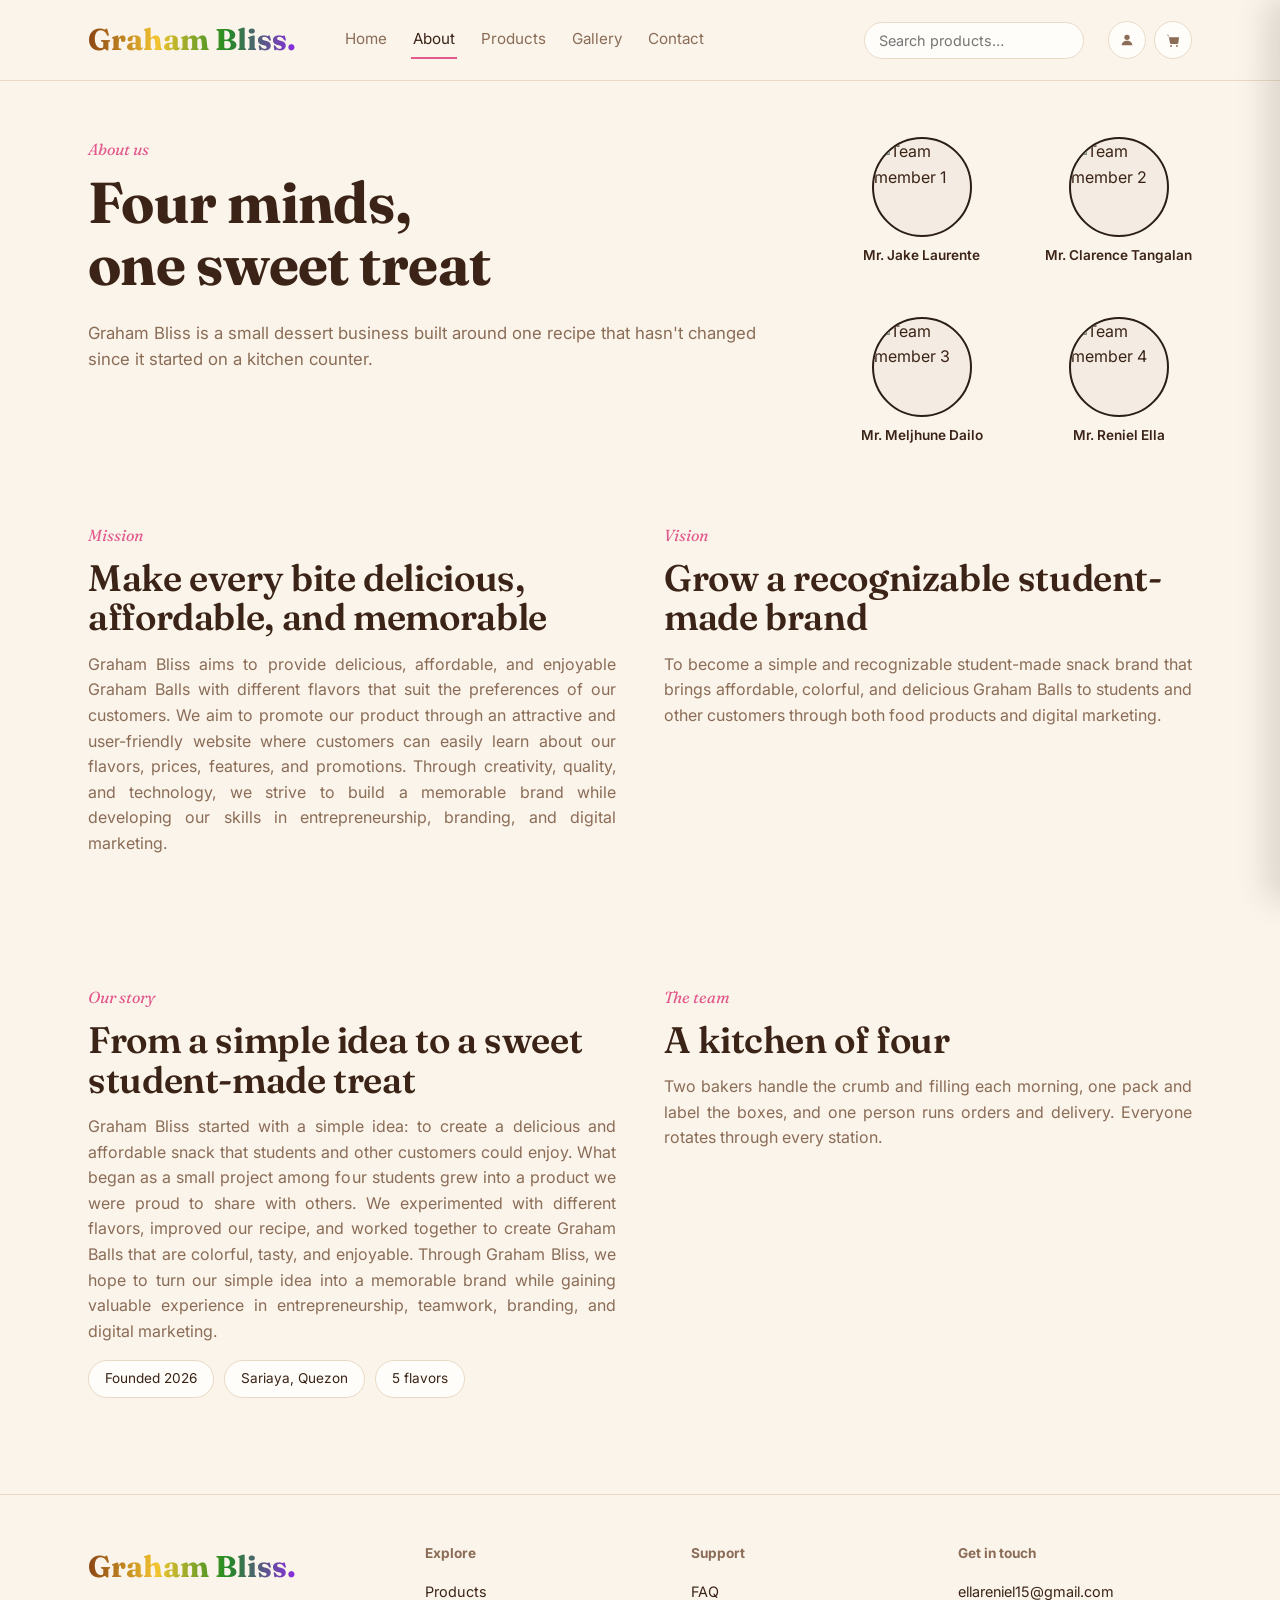
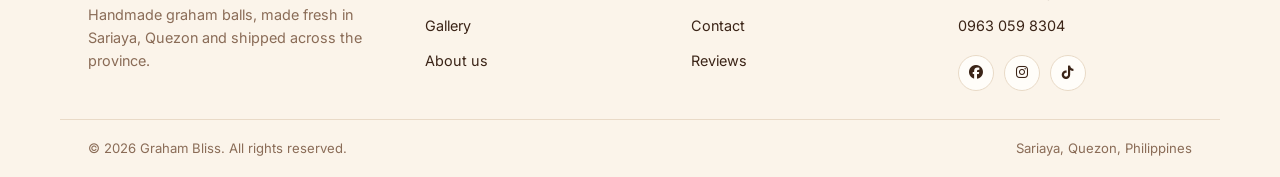
==== about.html @ 65242003 "Add files via upload" ====
<!DOCTYPE html>
<html lang="en">
<head>
<meta charset="UTF-8">
<meta name="viewport" content="width=device-width, initial-scale=1.0">
<title>About — Graham Bliss</title>
<link rel="preconnect" href="https://fonts.googleapis.com">
<link href="https://fonts.googleapis.com/css2?family=Fraunces:opsz,wght@9..144,400;9..144,600;9..144,700&family=Inter:wght@400;500;600;700&display=swap" rel="stylesheet">
<link rel="stylesheet" href="https://cdnjs.cloudflare.com/ajax/libs/font-awesome/6.5.2/css/all.min.css">
<link rel="stylesheet" href="style.css">
</head>
<body>

<header>
  <div class="nav-wrap">
    <a href="index.html" class="logo">Graham Bliss<span class="dot">.</span></a>
    <input type="checkbox" id="navCheck" class="nav-check">
    <label for="navCheck" class="nav-toggle" aria-label="Menu"><span></span></label>
    <nav class="primary-links">
      <a href="index.html">Home</a>
      <a href="about.html" class="active">About</a>
      <a href="products.html">Products</a>
      <a href="gallery.html">Gallery</a>
      <a href="contact.html">Contact</a>
    </nav>
    <div class="search-wrap">
      <input type="text" placeholder="Search products…">
    </div>
    <div class="nav-icons">
      <button class="icon-btn" title="Account" type="button"></button>
      <a href="#cart" class="icon-btn" title="Cart"></a>
    </div>
  </div>
</header>

<main>
  <section class="page-hero hero-with-photos">
    <div class="hero-text">
      <div class="tag">About us</div>
      <h1>Four minds, <br> one sweet treat</h1>
      <p>Graham Bliss is a small dessert business built around one recipe that hasn't changed since it started on a kitchen counter.</p>
    </div>
      <div class="team-photos">
        <div class="team-member">
          <img src="D:\3rd yr\Laurente_Web Sys and Tech\syst\jakeee.png" alt="Team member 1" class="team-photo">
          <span class="team-name">Mr. Jake Laurente</span>
        </div>
        <div class="team-member">
          <img src="D:\3rd yr\Laurente_Web Sys and Tech\syst\clarence1.jpg" alt="Team member 2" class="team-photo">
          <span class="team-name">Mr. Clarence Tangalan</span>
        </div>
        <div class="team-member">
          <img src="D:\3rd yr\Laurente_Web Sys and Tech\syst\dailo.jpg" alt="Team member 3" class="team-photo">
          <span class="team-name">Mr. Meljhune Dailo </span>
        </div>
        <div class="team-member">
          <img src="D:\3rd yr\Laurente_Web Sys and Tech\syst\ella.jpg" alt="Team member 4" class="team-photo">
          <span class="team-name">Mr. Reniel Ella</span>
        </div>
      </div>
    </div>
  </section>

  <style>
    .hero-with-photos {
      display: flex;
      align-items: flex-start;
      justify-content: space-between;
      gap: 40px;
      flex-wrap: wrap;
    }
    .hero-text {
      flex: 1;
      min-width: 260px;
    }
    .team-photo {
      border-radius: 50%;
      object-fit: cover;
      background: #f4ece2;
      border: 2px solid #2b1e14;
      display: block;
      width: 100px;
      height: 100px;
    }
    .team-photos {
      position: relative;
      z-index: 1;
      display: grid;
      grid-template-columns: repeat(2, 1fr);
      gap: 50px;
      justify-items: center;
    }
    .team-member {
      display: flex;
      flex-direction: column;
      align-items: center;
      gap: 8px;
    }
    .team-name {
      font-size: .85rem;
      font-weight: 600;
      white-space: nowrap;
    }
    @media (max-width: 700px) {
      .team-board { padding: 40px 24px; margin: 0 auto; }
    }
  </style>

  <section class="split">
    <div>
      <div class="tag">Mission</div>
      <h2>Make every bite delicious, affordable, and memorable</h2>
      <p>Graham Bliss aims to provide delicious, affordable, and enjoyable Graham Balls with different flavors that suit the preferences of our customers. We aim to promote our product through an attractive and user-friendly website where customers can easily learn about our flavors, prices, features, and promotions. Through creativity, quality, and technology, we strive to build a memorable brand while developing our skills in entrepreneurship, branding, and digital marketing.</p>
    </div>
    <div>
      <div class="tag">Vision</div>
      <h2>Grow a recognizable student-made brand</h2>
      <p>To become a simple and recognizable student-made snack brand that brings affordable, colorful, and delicious Graham Balls to students and other customers through both food products and digital marketing.</p>
    </div>
  </section>

  <section class="split">
    <div>
      <div class="tag">Our story</div>
      <h2>From a simple idea to a sweet student-made treat</h2>
      <p>Graham Bliss started with a simple idea: to create a delicious and affordable snack that students and other customers could enjoy. What began as a small project among four students grew into a product we were proud to share with others. We experimented with different flavors, improved our recipe, and worked together to create Graham Balls that are colorful, tasty, and enjoyable. Through Graham Bliss, we hope to turn our simple idea into a memorable brand while gaining valuable experience in entrepreneurship, teamwork, branding, and digital marketing.</p>
      <div class="mini-list">
        <span class="mini-chip">Founded 2026</span>
        <span class="mini-chip">Sariaya, Quezon</span>
        <span class="mini-chip">5 flavors</span>
      </div>
    </div>
    <div>
      <div class="tag">The team</div>
      <h2>A kitchen of four</h2>
      <p>Two bakers handle the crumb and filling each morning, one pack and label the boxes, and one person runs orders and delivery. Everyone rotates through every station.</p>
    </div>
  </section>
</main>

<footer>
  <div class="footer-wrap">
    <div>
      <a href="index.html" class="logo">Graham Bliss<span class="dot">.</span></a>
      <p style="margin-top:12px;font-size:.9rem;">Handmade graham balls, made fresh in Sariaya, Quezon and shipped across the province.</p>
    </div>
    <div>
      <h4>Explore</h4>
      <ul>
        <li><a href="products.html">Products</a></li>
        <li><a href="gallery.html">Gallery</a></li>
        <li><a href="about.html">About us</a></li>
      </ul>
    </div>
    <div>
      <h4>Support</h4>
      <ul>
        <li><a href="faq.html">FAQ</a></li>
        <li><a href="contact.html">Contact</a></li>
        <li><a href="reviews.html">Reviews</a></li>
      </ul>
    </div>
    <div>
      <h4>Get in touch</h4>
      <ul>
        <li><a href="mailto:ellareniel15@gmail.com">ellareniel15@gmail.com</a></li>
        <li><a href="tel:+639630598304">0963 059 8304</a></li>
      </ul>
      <div class="social-row">
        <a href="https://www.facebook.com/mel.jhune.958523" title="Facebook">
         <i class="fa-brands fa-facebook"></i>
        </a>
        <a href="https://www.instagram.com/itss_ur.mel/?fbclid=IwY2xjawUTJd1wZG9mBWV4dG4DYWVtAjEwAGJyaWQRMWFvU0FQSmJZdVVRaFVMbnFzcnRjBmFwcF9pZBAyMjIwMzkxNzg4MjAwODkyAAEeChBDoPgRGtuAGGqDBz4dwUmdd6wGIWdtoloXTAFgVrVXzXKg3ylywNsreZY_aem_Ks4oOcFlzgpz_4FfU0w7iA" title="Instagram">
          <i class="fa-brands fa-instagram"></i>
        </a>
        <a href="https://www.tiktok.com/@mel.dailo" title="TikTok">
          <i class="fa-brands fa-tiktok"></i>
        </a>
      </div>
    </div>
  </div>
  <div class="footer-bottom">
    <span>© 2026 Graham Bliss. All rights reserved.</span>
    <span>Sariaya, Quezon, Philippines</span>
  </div>
</footer>

<div class="drawer" id="cart">
  <div class="drawer-head">
    <h3>Your Cart</h3>
    <a href="#" class="close-btn" aria-label="Close cart">✕</a>
  </div>
  <div class="drawer-items">
    <p class="drawer-empty">Your cart is empty. Add a box from the Products page to see it here.</p>
  </div>
  <div class="drawer-foot">
    <div class="total-row"><span>Total</span><span>₱0</span></div>
    <a class="btn-primary" style="width:100%;text-align:center;display:block;" href="products.html">Browse products</a>
  </div>
</div>
<a href="#" class="overlay" aria-hidden="true"></a>

</body>
</html>
---- style.css ----
/* ============================================
   Graham Bliss — shared styles
   Subject: handmade Filipino graham-ball desserts.
   Palette pulls from the product itself: toasted
   graham brown, cream filling, candy-shell sprinkles.
   ============================================ */

:root{
  --cream:  #FBF4EA;
  --paper:  #FFFDF9;
  --ink:    #3B2417;
  --ink-soft: #8A6C57;
  --line:   #E9DAC7;
  --pink:   #E2578C;
  --teal:   #2E9E95;
  --yellow: #EFAF16;
  --radius-lg: 26px;
  --radius-md: 16px;
  --radius-sm: 10px;
  --shadow: 0 10px 30px -18px rgba(59,36,23,0.35);
}

*{box-sizing:border-box;}
html{scroll-behavior:smooth;}
body{
  margin:0;
  background:var(--cream);
  color:var(--ink);
  font-family:'Inter',sans-serif;
  font-size:16px;
  line-height:1.6;
  -webkit-font-smoothing:antialiased;
}
img{max-width:100%;display:block;}
a{color:inherit;text-decoration:none;}
h1,h2,h3{
  font-family:'Fraunces',serif;
  font-weight:600;
  line-height:1.08;
  margin:0 0 .4em;
  letter-spacing:-0.01em;
}
h1{font-size:clamp(2.4rem,4.5vw,3.6rem);font-weight:700;}
h2{font-size:clamp(1.7rem,3vw,2.3rem);}
h3{font-size:1.25rem;}
p{margin:0 0 1em;color:var(--ink-soft);max-width:62ch;}
:focus-visible{outline:3px solid var(--teal);outline-offset:3px;}
@media (prefers-reduced-motion: reduce){
  *{animation-duration:.001ms !important;transition-duration:.001ms !important;}
}

.wrap{max-width:1160px;margin:0 auto;padding:0 28px;}

/* ---------- header / nav ---------- */
header{
  position:sticky;top:0;z-index:50;
  background:rgba(251,244,234,0.92);
  backdrop-filter:blur(10px);
  border-bottom:1px solid var(--line);
}
.nav-wrap{
  max-width:1160px;margin:0 auto;padding:16px 28px;
  display:flex;align-items:center;gap:24px;
}
.logo {
    font-family: "Fraunces", serif;
    font-size: 30px;
    font-weight: 700;

    background: linear-gradient(
        90deg,
        #8B4513,
        #F4C430,
        #228B22,
        #8A2BE2
    );

    -webkit-background-clip: text;
    -webkit-text-fill-color: transparent;
    background-clip: text;

    margin-right: 15px;
}
.logo .dot{color:var(--pink);}
.primary-links{
  display:flex;gap:22px;margin-left:8px;flex:1;flex-wrap:wrap;
}
.primary-links a{
  font-size:.95rem;color:var(--ink-soft);padding:6px 2px;
  border-bottom:2px solid transparent;
}
.primary-links a:hover,.primary-links a.active{
  color:var(--ink);border-bottom-color:var(--pink);
}
.search-wrap input{
  width:100%;max-width:220px;padding:9px 14px;
  border:1px solid var(--line);border-radius:999px;
  background:var(--paper);font-family:'Inter',sans-serif;font-size:.9rem;
  color:var(--ink);
}
.search-wrap input:focus{border-color:var(--teal);}
.nav-icons{display:flex;gap:8px;}
.icon-btn{
  width:38px;height:38px;border-radius:50%;
  border:1px solid var(--line);background:var(--paper);
  cursor:pointer;position:relative;display:grid;place-items:center;
}
.icon-btn::before{content:'';width:16px;height:16px;background:var(--ink-soft);
  -webkit-mask:var(--icon) center/contain no-repeat;mask:var(--icon) center/contain no-repeat;}
.icon-btn[title="Write a review"]{--icon:url("data:image/svg+xml,%3Csvg xmlns='http://www.w3.org/2000/svg' viewBox='0 0 24 24' fill='%23000'%3E%3Cpath d='M21 2a1 1 0 0 1 .993.883L22 3v18a1 1 0 0 1-1.993.117L20 21V3a1 1 0 0 1 1-1zm-4.707 5.293a1 1 0 0 1 .083 1.32l-.083.094-9.586 9.586a2.5 2.5 0 0 1-3.183.27l-.094-.072-4-4a2.5 2.5 0 0 1-.27-3.183l.072-.094L12.293 7.293a1 1 0 0 1 1.414-.083zM6.414 15L16 5.414l-2-2L4.414 13l2 2z'/%3E%3C/svg%3E");}
.icon-btn[title="Account"]{--icon:url("data:image/svg+xml,%3Csvg xmlns='http://www.w3.org/2000/svg' viewBox='0 0 24 24' fill='%23000'%3E%3Ccircle cx='12' cy='8' r='4'/%3E%3Cpath d='M4 20c0-4.4 3.6-7 8-7s8 2.6 8 7'/%3E%3C/svg%3E");}
.icon-btn[title="Cart"]{--icon:url("data:image/svg+xml,%3Csvg xmlns='http://www.w3.org/2000/svg' viewBox='0 0 24 24' fill='%23000'%3E%3Cpath d='M3 4h2l2.4 12.1A2 2 0 0 0 9.4 18H18a2 2 0 0 0 2-1.6L21 8H6'/%3E%3Ccircle cx='9' cy='21' r='1.4'/%3E%3Ccircle cx='18' cy='21' r='1.4'/%3E%3C/svg%3E");}
.cart-badge{
  position:absolute;top:-4px;right:-4px;background:var(--pink);color:#fff;
  font-size:.65rem;font-weight:700;border-radius:50%;
  width:17px;height:17px;display:grid;place-items:center;
}
.nav-check{position:absolute;opacity:0;pointer-events:none;}
.nav-toggle{display:none;}

/* ---------- tag / eyebrow ---------- */
.tag{
  display:inline-block;font-family:'Fraunces',serif;font-style:italic;
  color:var(--pink);font-size:1rem;margin-bottom:.6em;
}

/* ---------- buttons ---------- */
.btn-primary,.btn-secondary{
  display:inline-flex;align-items:center;gap:8px;
  padding:13px 26px;border-radius:999px;border:none;cursor:pointer;
  font-family:'Inter',sans-serif;font-weight:600;font-size:.95rem;
}
.btn-primary{background:var(--ink);color:var(--paper);}
.btn-primary:hover{background:var(--pink);}
.btn-secondary{background:transparent;color:var(--ink);border:1.5px solid var(--ink);}
.btn-secondary:hover{border-color:var(--pink);color:var(--pink);}

/* ---------- graham-ball illustration (used instead of photos) ---------- */
.ball{
  border-radius:50%;position:relative;flex-shrink:0;
  background:radial-gradient(circle at 32% 28%, #7A4E30, #4E2F1C 70%);
  box-shadow:inset 0 -8px 14px rgba(0,0,0,.25), inset 0 6px 10px rgba(255,255,255,.08);
}
.ball::after{
  content:'';position:absolute;inset:0;border-radius:50%;
  background-image:
    radial-gradient(circle,var(--pink) 6%,transparent 7%),
    radial-gradient(circle,var(--teal) 6%,transparent 7%),
    radial-gradient(circle,var(--yellow) 6%,transparent 7%),
    radial-gradient(circle,var(--paper) 6%,transparent 7%),
    radial-gradient(circle,var(--pink) 6%,transparent 7%),
    radial-gradient(circle,var(--teal) 6%,transparent 7%);
  background-size:22% 22%;
  background-position:20% 30%,55% 15%,75% 45%,30% 65%,60% 70%,15% 80%;
  background-repeat:no-repeat;
}
.ball.pink{background:radial-gradient(circle at 32% 28%,#F2A5BE,#D6537F 70%);}
.ball.teal{background:radial-gradient(circle at 32% 28%,#8FD6CE,#237C74 70%);}
.ball.yellow{background:radial-gradient(circle at 32% 28%,#F7D479,#D69A0C 70%);}

.hero-visual{display:flex;align-items:flex-end;justify-content:center;gap:14px;padding:20px;}
.hero-visual .ball:nth-child(1){width:150px;height:150px;}
.hero-visual .ball:nth-child(2){width:100px;height:100px;margin-bottom:20px;}
.hero-visual .ball:nth-child(3){width:80px;height:80px;margin-bottom:60px;}

/* ---------- hero ---------- */
.hero{
  max-width:1160px;margin:0 auto;padding:70px 28px 40px;
  display:grid;grid-template-columns:1.1fr .9fr;gap:40px;align-items:center;
}
.hero p{font-size:1.08rem;}
.page-hero{max-width:1160px;margin:0 auto;padding:56px 28px 20px;}
.page-hero p{font-size:1.05rem;}

/* ---------- sections ---------- */
main section{padding:56px 28px;}
main section.wrap{padding:56px 0;}
.section-head{
  max-width:1160px;margin:0 auto 28px;padding:0 28px;
  display:flex;justify-content:space-between;align-items:baseline;
}
.section-head a{font-size:.9rem;border-bottom:1px solid var(--ink);}

/* ---------- features ---------- */
.features{max-width:1160px;margin:0 auto;padding:20px 28px 60px;
  display:grid;grid-template-columns:repeat(3,1fr);gap:22px;}
.feature{background:var(--paper);border:1px solid var(--line);border-radius:var(--radius-md);padding:24px;}
.feature .ball{width:38px;height:38px;margin-bottom:14px;}
.feature h3{font-size:1.05rem;margin-bottom:.3em;}
.feature p{font-size:.92rem;margin:0;}

/* ---------- product grid ---------- */
.grid{max-width:1160px;margin:0 auto;padding:0 28px;
  display:grid;grid-template-columns:repeat(auto-fill,minmax(230px,1fr));gap:22px;}
.card{
  background:var(--paper);border:1px solid var(--line);
  border-radius:var(--radius-md);padding:20px;
  display:flex;flex-direction:column;gap:10px;
}
.card-visual{
  background:var(--cream);border-radius:var(--radius-sm);
  height:150px;display:grid;place-items:center;
}
.card h3{font-size:1.05rem;margin:0;}
.card .desc{font-size:.88rem;margin:0;}
.card-foot{display:flex;justify-content:space-between;align-items:center;margin-top:auto;}
.price{font-weight:700;font-family:'Fraunces',serif;font-size:1.1rem;}
.add-btn{
  border:none;background:var(--ink);color:var(--paper);
  width:34px;height:34px;border-radius:50%;cursor:pointer;font-size:1.1rem;
  display:grid;place-items:center;
}
.add-btn:hover{background:var(--pink);}
.card-link{font-size:.85rem;border-bottom:1px solid var(--line);align-self:flex-start;}

/* ---------- split ---------- */
.split{
  max-width:1160px;margin:0 auto;padding:56px 28px;
  display:grid;grid-template-columns:1fr 1fr;gap:48px;
}
.split p{
  text-align:justify;;
}

.mini-list{display:flex;gap:10px;margin-top:14px;flex-wrap:wrap;}
.mini-chip{
  border:1px solid var(--line);border-radius:999px;
  padding:7px 16px;font-size:.85rem;background:var(--paper);
}

/* ---------- product details ---------- */
.detail{
  max-width:1160px;margin:0 auto;padding:20px 28px 60px;
  display:grid;grid-template-columns:.9fr 1.1fr;gap:48px;align-items:start;
}
.detail-visual{
  background:var(--paper);border:1px solid var(--line);border-radius:var(--radius-lg);
  height:340px;display:flex;align-items:flex-end;justify-content:center;gap:16px;padding:30px;
}
.detail-visual .ball:nth-child(1){width:150px;height:150px;}
.detail-visual .ball:nth-child(2){width:90px;height:90px;margin-bottom:16px;}
.spec-list{list-style:none;margin:18px 0;padding:0;display:grid;gap:8px;}
.spec-list li{display:flex;justify-content:space-between;border-bottom:1px dashed var(--line);padding:8px 0;font-size:.92rem;}
.spec-list li span:first-child{color:var(--ink-soft);}
.option-group{margin:18px 0;}
.option-group h3{font-size:.95rem;margin-bottom:8px;}
.option-pills{display:flex;gap:10px;flex-wrap:wrap;}
.option-pills input{position:absolute;opacity:0;pointer-events:none;}
.option-pill{
  display:inline-block;border:1.5px solid var(--line);border-radius:999px;padding:8px 16px;
  font-size:.88rem;cursor:pointer;background:var(--paper);
}
.option-pills input:checked + .option-pill{border-color:var(--ink);background:var(--ink);color:var(--paper);}
.option-pills input:focus-visible + .option-pill{outline:3px solid var(--teal);outline-offset:2px;}
.qty-row{display:flex;align-items:center;gap:14px;margin:18px 0;}
.qty-row button{width:32px;height:32px;border-radius:50%;border:1px solid var(--line);background:var(--paper);cursor:pointer;font-size:1rem;}
.detail-price{font-size:1.6rem;}

/* ---------- gallery ---------- */
.gallery-grid{
  max-width:1160px;margin:0 auto;padding:0 28px;
  display:grid;grid-template-columns:repeat(auto-fill,minmax(220px,1fr));gap:18px;
}
.gallery-item{
  background:var(--paper);border:1px solid var(--line);border-radius:var(--radius-md);
  height:210px;display:grid;place-items:center;padding:16px;position:relative;overflow:hidden;
}
.gallery-item .cap{position:absolute;bottom:10px;left:14px;font-size:.82rem;color:var(--ink-soft);}

/* ---------- reviews ---------- */
.review-grid{
  max-width:1160px;margin:0 auto;padding:0 28px;
  display:grid;grid-template-columns:repeat(auto-fill,minmax(280px,1fr));gap:20px;
}
.review-card{background:var(--paper);border:1px solid var(--line);border-radius:var(--radius-md);padding:22px;}
.stars{color:var(--yellow);letter-spacing:2px;margin-bottom:8px;font-size:.95rem;}
.review-name{font-weight:600;margin-top:12px;font-size:.9rem;}
.review-role{font-size:.8rem;color:var(--ink-soft);}
.rating-summary{
  max-width:1160px;margin:0 auto 28px;padding:0 28px;
  display:flex;align-items:baseline;gap:16px;
}
.rating-summary .big{font-family:'Fraunces',serif;font-size:2.8rem;}

/* ---------- contact ---------- */
.contact-wrap{
  max-width:1160px;margin:0 auto;padding:0 28px 60px;
  display:grid;grid-template-columns:.85fr 1.15fr;gap:48px;
}
.contact-info li{list-style:none;padding:12px 0;border-bottom:1px dashed var(--line);font-size:.94rem;}
.contact-info li span{display:block;color:var(--ink-soft);font-size:.8rem;margin-bottom:2px;}
.social-row{display:flex;gap:10px;margin-top:16px;}
.social-row a{
  width:36px;height:36px;border-radius:50%;border:1px solid var(--line);
  display:grid;place-items:center;font-size:.85rem;background:var(--paper);
}
form{display:grid;gap:14px;}
form label{font-size:.85rem;color:var(--ink-soft);display:block;margin-bottom:5px;}
form input,form textarea{
  width:100%;padding:11px 14px;border-radius:var(--radius-sm);
  border:1px solid var(--line);background:var(--paper);
  font-family:'Inter',sans-serif;font-size:.95rem;color:var(--ink);
}
form textarea{min-height:120px;resize:vertical;}
.form-row{display:grid;grid-template-columns:1fr 1fr;gap:14px;}

/* ---------- FAQ ---------- */
.faq-list{max-width:800px;margin:0 auto;padding:0 28px;}
.faq-item{border-bottom:1px solid var(--line);}
.faq-item summary{
  width:100%;cursor:pointer;list-style:none;
  padding:18px 0;display:flex;justify-content:space-between;align-items:center;
  font-family:'Fraunces',serif;font-size:1.05rem;color:var(--ink);gap:16px;
}
.faq-item summary::-webkit-details-marker{display:none;}
.faq-item summary::marker{content:'';}
.faq-item summary::after{content:'+';font-size:1.3rem;color:var(--pink);flex-shrink:0;transition:transform .2s;}
.faq-item[open] summary::after{transform:rotate(45deg);}
.faq-a{padding-bottom:18px;}
.faq-a p{margin:0;font-size:.94rem;}

/* ---------- footer ---------- */
footer{border-top:1px solid var(--line);margin-top:40px;}
.footer-wrap{
  max-width:1160px;margin:0 auto;padding:48px 28px 28px;
  display:grid;grid-template-columns:1.3fr repeat(3,1fr);gap:32px;
}
.footer-wrap h4{font-size:.85rem;margin:0 0 14px;color:var(--ink-soft);}
.footer-wrap ul{list-style:none;margin:0;padding:0;display:grid;gap:9px;}
.footer-wrap ul a{font-size:.9rem;}
.footer-wrap ul a:hover{color:var(--pink);}
.footer-bottom{
  border-top:1px solid var(--line);padding:18px 28px;
  max-width:1160px;margin:0 auto;
  display:flex;justify-content:space-between;font-size:.82rem;color:var(--ink-soft);flex-wrap:wrap;gap:8px;
}

/* ---------- cart drawer ---------- */
.overlay{
  position:fixed;inset:0;background:rgba(59,36,23,0.35);
  opacity:0;pointer-events:none;transition:opacity .25s;z-index:90;
  display:block;
}
#cart:target + .overlay{opacity:1;pointer-events:auto;}
.drawer{
  position:fixed;top:0;right:0;height:100%;width:380px;max-width:90vw;
  background:var(--paper);z-index:100;transform:translateX(100%);
  transition:transform .28s ease;display:flex;flex-direction:column;
  box-shadow:-14px 0 30px rgba(0,0,0,.12);
}
.drawer:target{transform:translateX(0);}
.drawer-head{display:flex;justify-content:space-between;align-items:center;padding:22px 24px;border-bottom:1px solid var(--line);}
.close-btn{background:none;border:none;font-size:1.2rem;cursor:pointer;color:var(--ink-soft);}
.drawer-items{flex:1;overflow-y:auto;padding:16px 24px;display:grid;gap:14px;}
.drawer-empty{color:var(--ink-soft);font-size:.9rem;text-align:center;margin-top:30px;}
.drawer-row{display:flex;gap:12px;align-items:center;}
.drawer-row .ball{width:44px;height:44px;}
.drawer-row .info{flex:1;}
.drawer-row .info h4{margin:0;font-size:.92rem;font-family:'Inter',sans-serif;font-weight:600;}
.drawer-row .info span{font-size:.82rem;color:var(--ink-soft);}
.drawer-row button{background:none;border:none;color:var(--ink-soft);cursor:pointer;font-size:1rem;}
.drawer-foot{padding:20px 24px;border-top:1px solid var(--line);}
.total-row{display:flex;justify-content:space-between;font-weight:700;margin-bottom:14px;font-family:'Fraunces',serif;font-size:1.15rem;}

/* ---------- responsive ---------- */
@media (max-width:900px){
  .hero,.split,.detail,.contact-wrap{grid-template-columns:1fr;}
  .features{grid-template-columns:1fr 1fr;}
  .footer-wrap{grid-template-columns:1fr 1fr;}
  .form-row{grid-template-columns:1fr;}
}
@media (max-width:640px){
  .primary-links{
    display:none;position:absolute;top:100%;left:0;right:0;
    background:var(--paper);border-bottom:1px solid var(--line);
    flex-direction:column;gap:0;padding:8px 28px 14px;
  }
  .nav-check:checked ~ .primary-links{display:flex;}
  .primary-links a{padding:10px 0;border-bottom:1px solid var(--line);}
  header{position:sticky;}
  .nav-wrap{position:relative;flex-wrap:wrap;}
  .nav-toggle{display:grid;place-items:center;width:38px;height:38px;border:1px solid var(--line);border-radius:50%;background:var(--paper);cursor:pointer;order:3;}
  .nav-toggle span, .nav-toggle span::before, .nav-toggle span::after{
    content:'';display:block;width:16px;height:2px;background:var(--ink);position:relative;
  }
  .nav-toggle span::before{position:absolute;top:-5px;}
  .nav-toggle span::after{position:absolute;top:5px;}
  .search-wrap{display:none;}
  .logo{flex:1;}
  .features{grid-template-columns:1fr;}
  .footer-wrap{grid-template-columns:1fr;}
}

.review-modal-overlay {
      display: none;
      position: fixed;
      inset: 0;
      background: rgba(0,0,0,.5);
      z-index: 999;
      align-items: center;
      justify-content: center;
      padding: 20px;
    }
    .review-modal-overlay.open {
      display: flex;
    }
    .review-modal-box {
      max-width: 560px;
      width: 100%;
      max-height: 90vh;
      overflow-y: auto;
      background: #fff;
      border-radius: 10px;
      box-shadow: 0 10px 40px rgba(0,0,0,.25);
    }
    .star-rating {
      display: flex;
      flex-direction: row-reverse;
      justify-content: flex-end;
      gap: 4px;
    }
    .star-rating input { display: none; }
    .star-rating label {
      font-size: 1.8rem;
      color: #ddd;
      cursor: pointer;
      transition: color .15s ease;
    }
    .star-rating input:checked ~ label,
    .star-rating label:hover,
    .star-rating label:hover ~ label {
      color: #f5b301;
    }
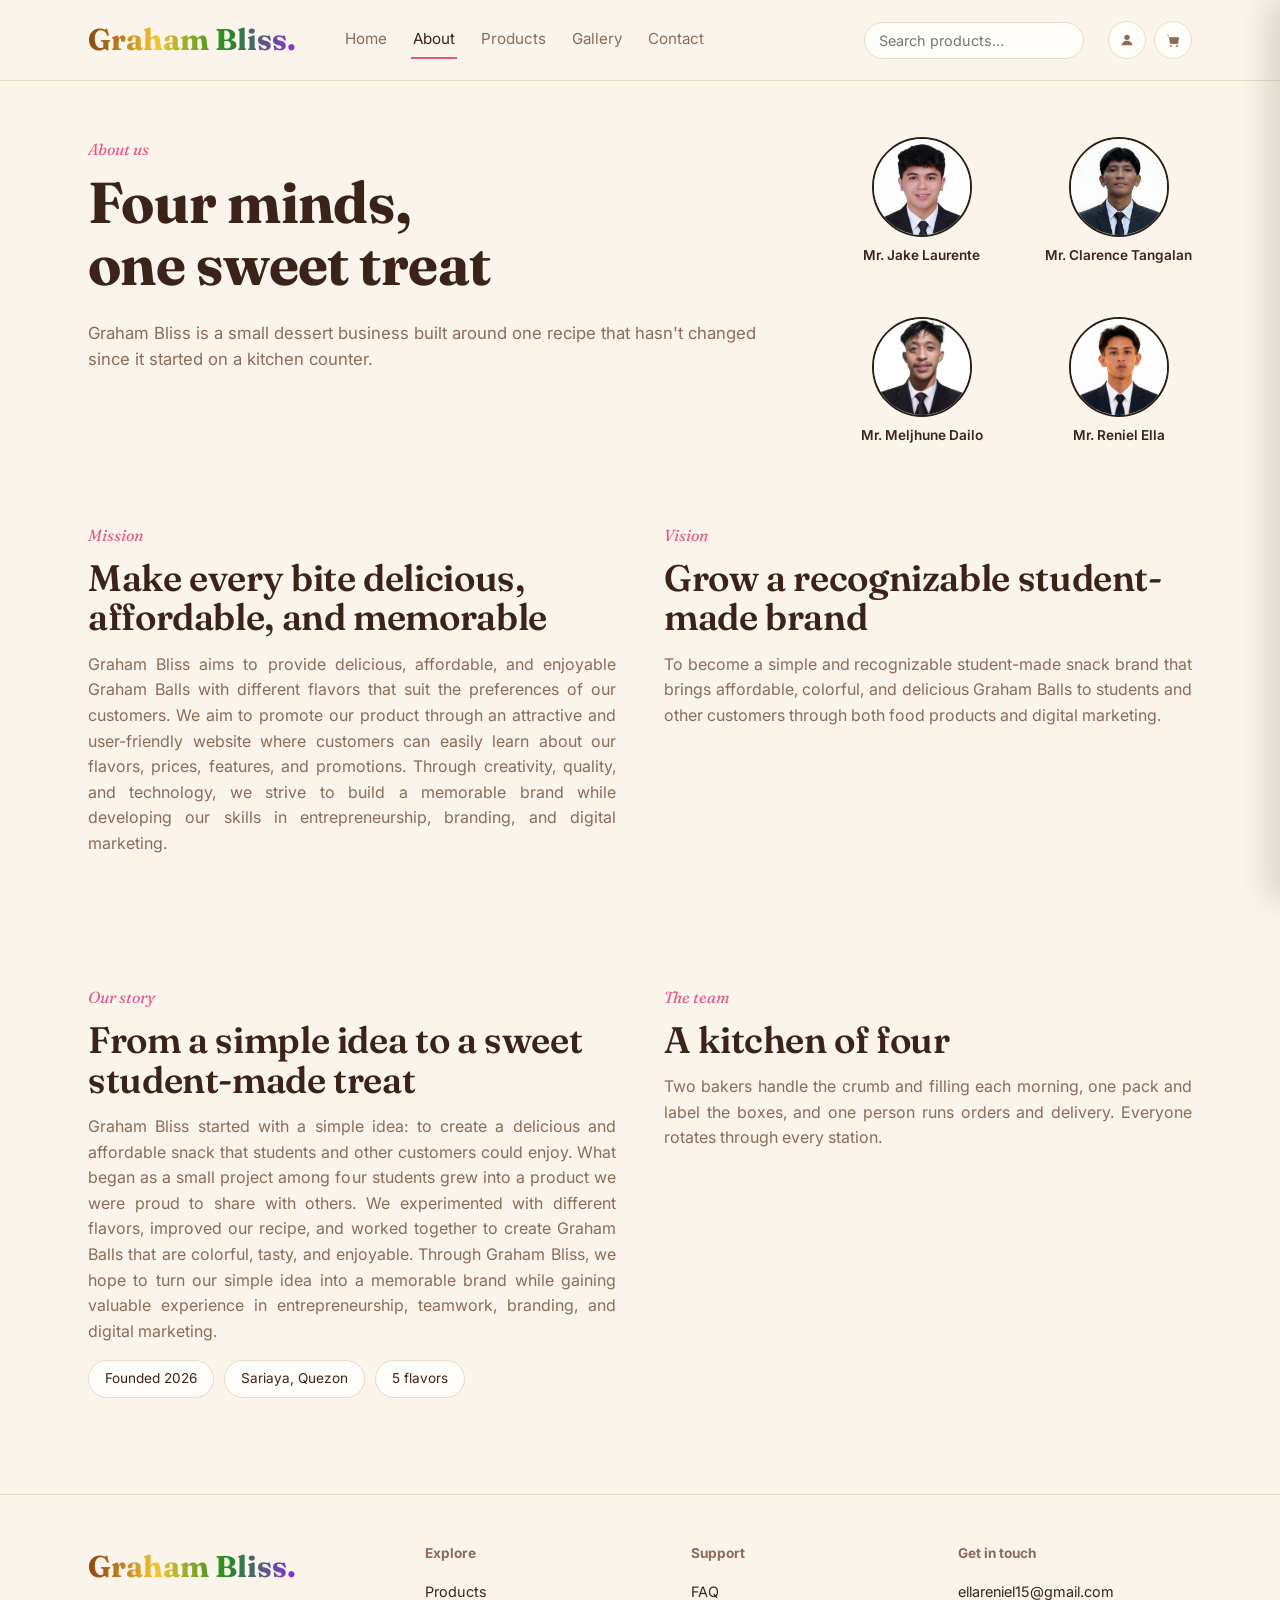
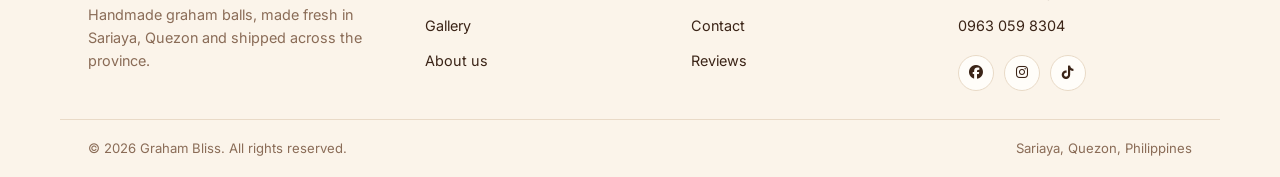
==== commit 42daf210: "Update image sources to relative paths" ====
--- a/about.html
+++ b/about.html
@@ -42,19 +42,19 @@
     </div>
       <div class="team-photos">
         <div class="team-member">
-          <img src="D:\3rd yr\Laurente_Web Sys and Tech\syst\jakeee.png" alt="Team member 1" class="team-photo">
+          <img src="jakeee.png" alt="Team member 1" class="team-photo">
           <span class="team-name">Mr. Jake Laurente</span>
         </div>
         <div class="team-member">
-          <img src="D:\3rd yr\Laurente_Web Sys and Tech\syst\clarence1.jpg" alt="Team member 2" class="team-photo">
+          <img src="clarence1.jpg" alt="Team member 2" class="team-photo">
           <span class="team-name">Mr. Clarence Tangalan</span>
         </div>
         <div class="team-member">
-          <img src="D:\3rd yr\Laurente_Web Sys and Tech\syst\dailo.jpg" alt="Team member 3" class="team-photo">
+          <img src="dailo.jpg" alt="Team member 3" class="team-photo">
           <span class="team-name">Mr. Meljhune Dailo </span>
         </div>
         <div class="team-member">
-          <img src="D:\3rd yr\Laurente_Web Sys and Tech\syst\ella.jpg" alt="Team member 4" class="team-photo">
+          <img src="ella.jpg" alt="Team member 4" class="team-photo">
           <span class="team-name">Mr. Reniel Ella</span>
         </div>
       </div>
@@ -201,4 +201,4 @@
 <a href="#" class="overlay" aria-hidden="true"></a>
 
 </body>
-</html>+</html>
